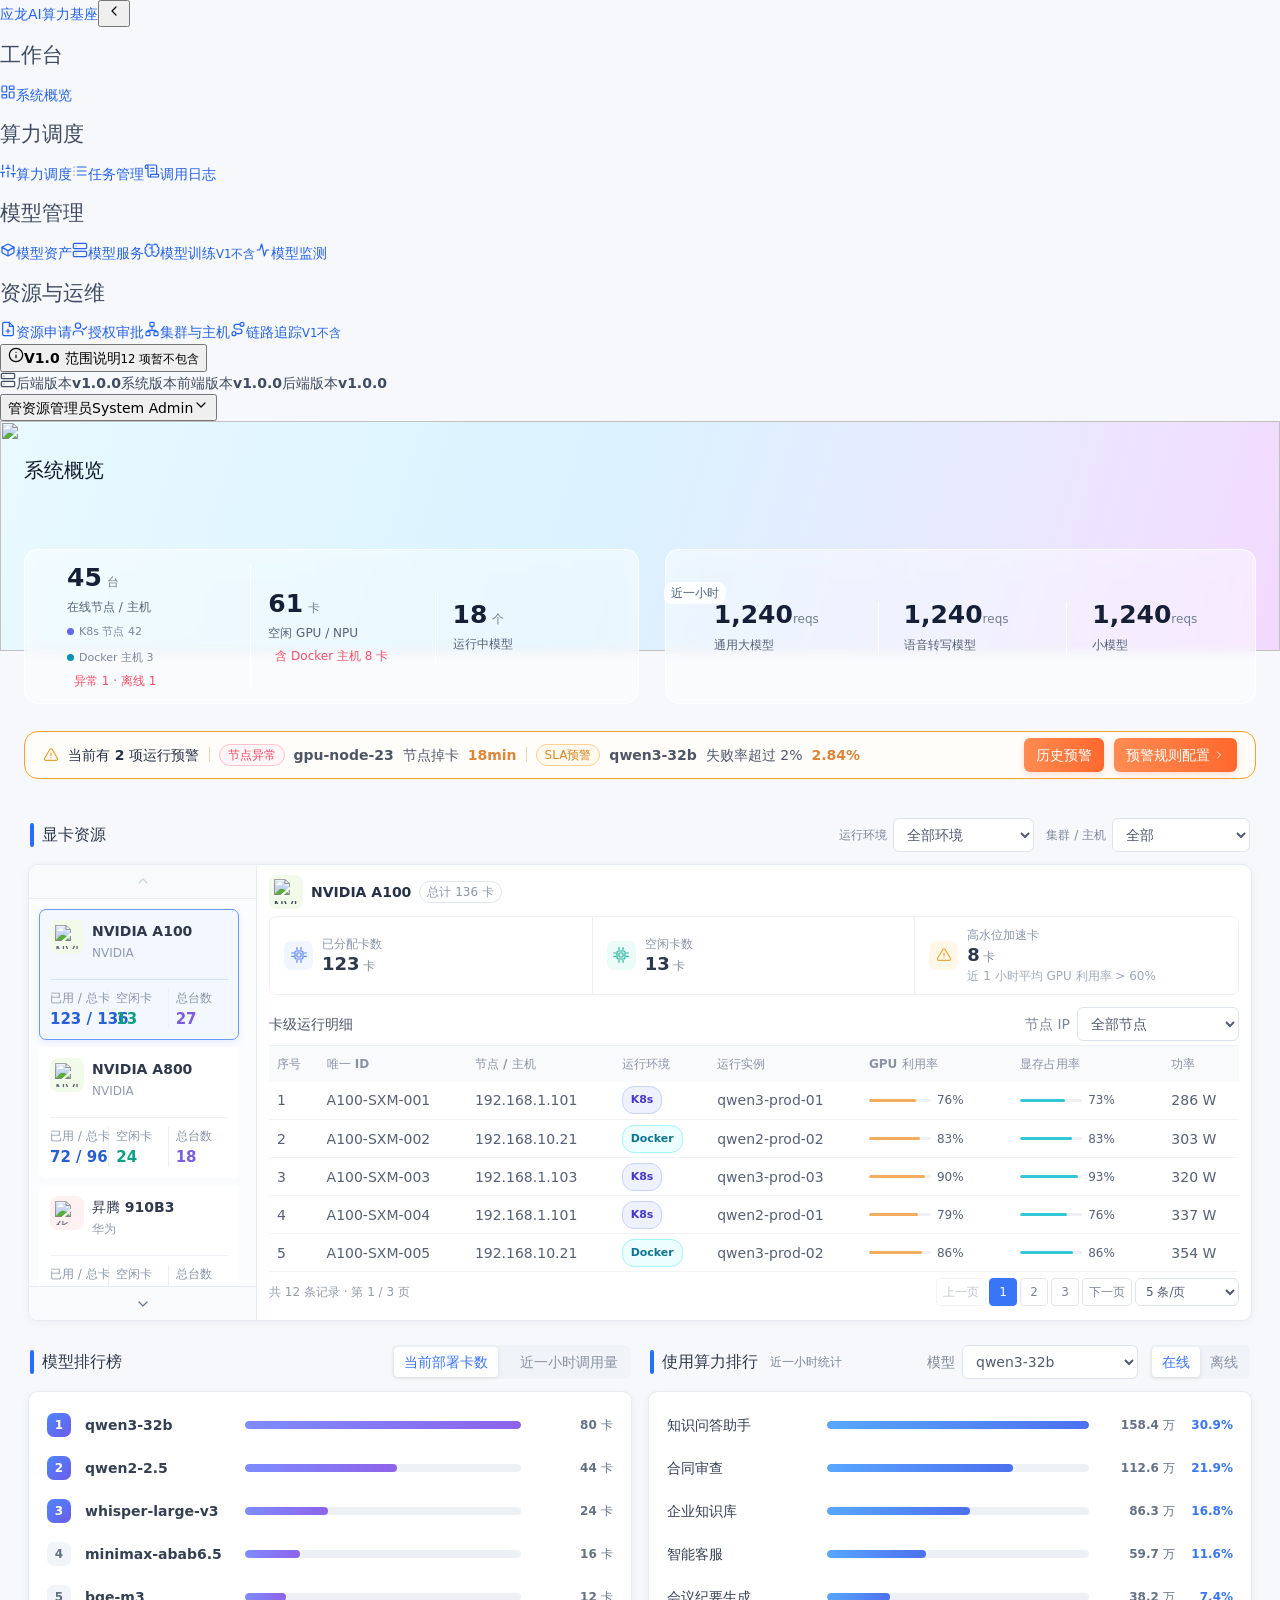
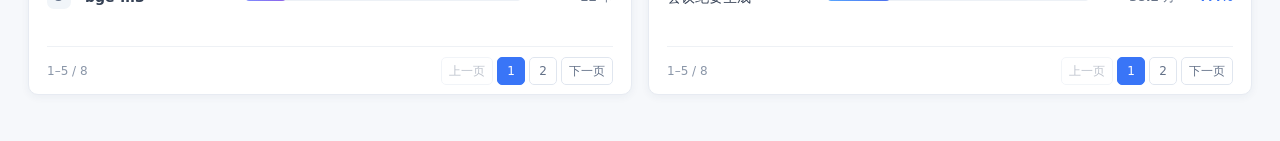
==== index.html @ af5a4881 "Docker 主机纳管：原型收敛为「轻纳管」并新增需求文档 原型改动（5 个页面，均通过 Edge 渲染验证） - 工作台 index.html + system-overview.js：运行环境筛选" ====
<!doctype html>
<html lang="zh-CN">
<head>
  <meta charset="UTF-8">
  <meta name="viewport" content="width=device-width, initial-scale=1.0">
  <meta name="description" content="应龙 AI 算力基座系统概览">
  <title>系统概览｜应龙 AI 算力基座</title>
  <link rel="icon" href="prototypes/icon/logo.svg" type="image/svg+xml">
  <link rel="stylesheet" href="prototypes/assets/css/pages/system-overview.css?v=20261124-docker-host-5">
  <link rel="stylesheet" href="prototypes/assets/css/prototype-v4.css?v=20260906-sidebar-version">
  <script defer src="prototypes/assets/js/prototype-v4.js?v=20260906-sidebar-version"></script>
  <script defer src="prototypes/assets/js/system-overview.js?v=20261124-docker-host-5"></script>
</head>
<body>
  <svg class="svg-sprite" aria-hidden="true">
    <symbol id="icon-chip" viewBox="0 0 24 24"><rect x="6" y="6" width="12" height="12" rx="2"/><path d="M9 1v3M15 1v3M9 20v3M15 20v3M20 9h3M20 14h3M1 9h3M1 14h3"/><rect x="9" y="9" width="6" height="6" rx="1"/></symbol>
    <symbol id="icon-alert" viewBox="0 0 24 24"><path d="M10.3 3.6 2.2 17.2A2 2 0 0 0 4 20h16a2 2 0 0 0 1.7-2.8L13.7 3.6a2 2 0 0 0-3.4 0Z"/><path d="M12 9v4m0 3h.01"/></symbol>
    <symbol id="icon-chevron" viewBox="0 0 24 24"><path d="m9 18 6-6-6-6"/></symbol>
    <symbol id="icon-close" viewBox="0 0 24 24"><path d="m6 6 12 12M18 6 6 18"/></symbol>
  </svg>

  <div class="app-shell">
    <main class="main" id="overview">
      <section class="overview-stage" aria-labelledby="pageTitle">
        <img class="overview-art" src="prototypes/assets/images/system-overview-mask.svg" alt="" aria-hidden="true">
        <header class="page-head">
          <div class="page-head-copy">
            <nav class="breadcrumb" aria-label="面包屑"><a href="index.html">应龙</a><span>/</span><strong>系统概览</strong></nav>
            <h1 id="pageTitle">系统概览</h1>
            <div class="page-meta">
            </div>
          </div>
        </header>

        <section class="overview-hero" aria-label="核心指标">
          <div class="metric-grid">
            <article class="metric metric-runtime"><div><strong>45</strong><small>台</small></div><span>在线节点 / 主机</span><div class="metric-breakdown"><span class="rt-k8s"><i></i>K8s 节点 42</span><span class="rt-docker"><i></i>Docker 主机 3</span></div><em class="down">异常 1 · 离线 1</em></article>
            <article class="metric"><div><strong>61</strong><small>卡</small></div><span>空闲 GPU / NPU</span><em class="metric-sub">含 Docker 主机 8 卡</em></article>
            <article class="metric"><div><strong>18</strong><small>个</small></div><span>运行中模型</span></article>
          </div>
          <div class="qps-grid">
            <article><span>近一小时</span><strong>1,240</strong><small>reqs</small><p>通用大模型</p></article>
            <article><span>全域 QPS</span><strong>1,240</strong><small>reqs</small><p>语音转写模型</p></article>
            <article><span>全域 QPS</span><strong>1,240</strong><small>reqs</small><p>小模型</p></article>
          </div>
        </section>

        <section class="alert-strip" aria-label="运行预警">
          <svg><use href="#icon-alert"/></svg>
          <strong>当前有 2 项运行预警</strong>
          <span class="alert-divider"></span>
          <span class="alert-item"><span class="alert-label">节点异常</span><b>gpu-node-23</b><span>节点掉卡</span><strong class="alert-value">18min</strong></span>
          <span class="alert-divider"></span>
          <span class="alert-item"><span class="alert-label warning-label">SLA预警</span><b>qwen3-32b</b><span>失败率超过 2%</span><strong class="alert-value">2.84%</strong></span>
          <div class="alert-actions"><button id="historyBtn" class="alert-ghost-btn" type="button">历史预警</button><button id="ruleBtn" type="button">预警规则配置 <svg><use href="#icon-chevron"/></svg></button></div>
        </section>
      </section>

      <section class="dashboard-section resource-section">
        <div class="section-title-row"><h2><i></i>显卡资源</h2><div class="resource-filters"><label>运行环境<select id="runtimeSelect"><option value="all">全部环境</option><option value="k8s">K8s 集群</option><option value="docker">Docker 主机</option></select></label><label><span id="clusterSelectLabel">集群 / 主机</span><select id="clusterSelect"><option value="all">全部</option><option data-runtime="k8s">生产集群 A</option><option data-runtime="k8s">生产集群 B</option><option data-runtime="k8s">测试集群</option><option data-runtime="docker">推理主机-01</option><option data-runtime="docker">推理主机-02</option><option data-runtime="docker">测试主机-03</option></select></label></div></div>
        <div class="section-card">
          <div class="resource-layout">
            <div class="gpu-list-shell">
              <button class="gpu-scroll-button gpu-scroll-up" id="gpuScrollUp" type="button" aria-label="向上滚动显卡型号列表" aria-controls="gpuList">
                <svg aria-hidden="true"><use href="#icon-chevron"/></svg>
              </button>
              <div class="gpu-list" id="gpuList" tabindex="0" aria-label="显卡型号，可上下滚动"></div>
              <button class="gpu-scroll-button gpu-scroll-down" id="gpuScrollDown" type="button" aria-label="向下滚动显卡型号列表" aria-controls="gpuList">
                <svg aria-hidden="true"><use href="#icon-chevron"/></svg>
              </button>
            </div>
            <div class="resource-detail">
              <div class="resource-head">
                <div class="resource-name"><span class="vendor-logo"><img id="gpuVendorIcon" src="prototypes/assets/images/vendors/nvidia.svg" alt="NVIDIA"></span><strong id="gpuTitle">NVIDIA A100</strong><span id="gpuTotal">总计 128 卡</span></div>
              </div>
              <div class="resource-stats">
                <article><span class="stat-icon blue"><svg><use href="#icon-chip"/></svg></span><div><span>已分配卡数</span><strong id="usedCount">120</strong><small>卡</small></div></article>
                <article><span class="stat-icon mint"><svg><use href="#icon-chip"/></svg></span><div><span>空闲卡数</span><strong id="idleCount">8</strong><small>卡</small></div></article>
                <article><span class="stat-icon amber"><svg><use href="#icon-alert"/></svg></span><div><span>高水位加速卡</span><strong id="hotCount">7</strong><small>卡</small><p>近 1 小时平均 GPU 利用率 &gt; 60%</p></div></article>
              </div>
              <div class="table-toolbar"><strong>卡级运行明细</strong><label>节点 IP<select id="nodeSelect"><option value="all">全部节点</option></select></label></div>
              <div class="table-scroll">
                <table>
                  <thead><tr><th>序号</th><th>唯一 ID</th><th>节点 / 主机</th><th>运行环境</th><th>运行实例</th><th>GPU 利用率</th><th>显存占用率</th><th>功率</th></tr></thead>
                  <tbody id="gpuTableBody"></tbody>
                </table>
              </div>
              <div class="pagination"><span id="rowCount">共 12 条记录 · 第 1 / 3 页</span><div><button disabled>上一页</button><button class="current">1</button><button>2</button><button>3</button><button>下一页</button><select aria-label="每页条数"><option>5 条/页</option><option>10 条/页</option></select></div></div>
            </div>
          </div>
        </div>
      </section>

      <div class="ranking-panels">
        <section class="dashboard-section model-ranking-section">
          <div class="section-title-row"><h2><i></i>模型排行榜</h2><div class="segmented ranking-switch" id="modelRankingSwitch" role="group" aria-label="模型排行指标"><button class="active" type="button" data-ranking-metric="cards" aria-pressed="true">当前部署卡数</button><button type="button" data-ranking-metric="calls" aria-pressed="false">近一小时调用量</button></div></div>
          <div class="section-card ranking-card">
            <div class="model-ranking-list" id="modelRankingList"></div>
            <nav class="ranking-pagination" id="modelRankingPagination" aria-label="模型排行榜分页"></nav>
          </div>
        </section>

        <section class="dashboard-section task-section">
          <div class="section-title-row"><div class="section-title-copy"><h2><i></i>使用算力排行</h2><span class="section-period-note">近一小时统计</span></div><div class="task-filters"><label>模型<select id="modelSelect"><option>qwen3-32b</option><option>qwen2-2.5</option><option>whisper-large-v3</option></select></label><div class="segmented service-switch" role="group" aria-label="服务类型"><button class="active" type="button" data-service="在线服务" aria-pressed="true">在线</button><button type="button" data-service="离线服务" aria-pressed="false">离线</button></div></div></div>
          <div class="section-card ranking-card">
            <div class="ranking" id="rankingList"></div>
            <nav class="ranking-pagination" id="computeRankingPagination" aria-label="使用算力排行分页"></nav>
          </div>
        </section>
      </div>
    </main>
  </div>

  <div class="modal-backdrop" id="ruleModal" hidden>
    <section class="modal rule-modal" role="dialog" aria-modal="true" aria-labelledby="modalTitle">
      <header>
        <h2 id="modalTitle">预警规则配置</h2>
        <button class="icon-button" id="closeModal" type="button" aria-label="关闭预警规则配置"><svg><use href="#icon-close"/></svg></button>
      </header>
      <div class="rule-settings">
        <section class="rule-group rule-group-node" aria-labelledby="nodeRuleGroupTitle">
          <div class="rule-group-head">
            <h3 id="nodeRuleGroupTitle"><i aria-hidden="true"></i>节点异常</h3>
            <span>2 项规则</span>
          </div>
          <div class="rule-group-cards">
            <article class="rule-card" id="nodeRuleCard">
              <div class="rule-card-head">
                <h4>节点心跳异常</h4>
                <label class="rule-toggle"><input id="nodeRuleEnabled" type="checkbox" role="switch" aria-label="启用节点心跳异常规则" checked><span class="rule-switch" aria-hidden="true"></span><span class="rule-toggle-text">启用</span></label>
              </div>
              <div class="rule-fields rule-fields-single">
                <label class="rule-field" for="nodeWarningThreshold"><span>警告阈值（分钟）</span><input class="rule-control" id="nodeWarningThreshold" type="number" min="1" value="10"></label>
              </div>
            </article>

            <article class="rule-card" id="deviceLossRuleCard">
              <div class="rule-card-head">
                <h4>设备掉卡</h4>
                <label class="rule-toggle"><input id="deviceLossRuleEnabled" type="checkbox" role="switch" aria-label="启用设备掉卡规则" checked><span class="rule-switch" aria-hidden="true"></span><span class="rule-toggle-text">启用</span></label>
              </div>
              <div class="rule-fields rule-fields-single">
                <div class="rule-field"><span>警告阈值</span><div class="rule-fixed-value"><strong>&lt; 8</strong><span>张 / 台</span></div></div>
                <div class="rule-field">
                  <label for="deviceWhitelistInput">设备白名单（节点 IP）</label>
                  <div class="device-whitelist-entry"><input class="rule-control" id="deviceWhitelistInput" maxlength="15" inputmode="decimal" placeholder="例如 10.24.16.30" aria-describedby="deviceWhitelistError"><button class="secondary-button" type="button" id="addDeviceWhitelist">添加</button></div>
                  <p class="rule-inline-error" id="deviceWhitelistError" role="alert"></p>
                  <div class="device-whitelist" id="deviceWhitelist" role="list" aria-label="已添加的节点 IP 白名单"></div>
                </div>
              </div>
            </article>
          </div>
        </section>


        <section class="rule-group rule-group-sla" aria-labelledby="slaRuleGroupTitle">
          <div class="rule-group-head">
            <h3 id="slaRuleGroupTitle"><i aria-hidden="true"></i>SLA预警</h3>
            <span>2 项规则</span>
          </div>
          <div class="rule-group-cards">
            <article class="rule-card" id="taskRuleCard">
              <div class="rule-card-head">
                <h4>任务失败率</h4>
                <label class="rule-toggle"><input id="taskRuleEnabled" type="checkbox" role="switch" aria-label="启用任务失败率规则" checked><span class="rule-switch" aria-hidden="true"></span><span class="rule-toggle-text">启用</span></label>
              </div>
              <div class="rule-fields rule-fields-two">
                <label class="rule-field" for="taskWarningThreshold"><span>警告阈值（%）</span><input class="rule-control" id="taskWarningThreshold" type="number" min="0.1" step="0.1" value="2.0"></label>
                <label class="rule-field" for="taskWindow"><span>统计窗口</span><select class="rule-control" id="taskWindow"><option value="5">近 5 分钟</option><option value="15">近 15 分钟</option><option value="30">近 30 分钟</option><option value="60" selected>近 1 小时</option></select></label>
              </div>
            </article>

            <article class="rule-card" id="modelRuleCard">
              <div class="rule-card-head">
                <h4>模型请求失败率</h4>
                <label class="rule-toggle"><input id="modelRuleEnabled" type="checkbox" role="switch" aria-label="启用模型请求失败率规则" checked><span class="rule-switch" aria-hidden="true"></span><span class="rule-toggle-text">启用</span></label>
              </div>
              <div class="rule-fields rule-fields-two">
                <label class="rule-field" for="modelWarningThreshold"><span>警告阈值（%）</span><input class="rule-control" id="modelWarningThreshold" type="number" min="0.1" step="0.1" value="2.0"></label>
                <label class="rule-field" for="modelWindow"><span>统计窗口</span><select class="rule-control" id="modelWindow"><option value="5">近 5 分钟</option><option value="15">近 15 分钟</option><option value="30">近 30 分钟</option><option value="60" selected>近 1 小时</option></select></label>
              </div>
            </article>
          </div>
        </section>

        <p class="rule-error" id="alertRuleError" role="alert" hidden>警告阈值必须大于 0。</p>
      </div>
      <footer class="rule-modal-footer"><button class="secondary-button" id="cancelModal" type="button">取消</button><button class="primary-button" id="saveRules" type="button">保存规则</button></footer>
    </section>
  </div>
  <div class="modal-backdrop" id="historyModal" hidden>
    <section class="modal history-modal" role="dialog" aria-modal="true" aria-labelledby="historyTitle">
      <header>
        <div><h2 id="historyTitle">历史预警</h2><p class="history-subtitle">最近 30 天内已触发的预警记录</p></div>
        <button class="icon-button" id="closeHistory" type="button" aria-label="关闭历史预警"><svg><use href="#icon-close"/></svg></button>
      </header>
      <div class="history-table-wrap">
        <table class="history-table">
          <thead><tr><th>触发时间</th><th>级别</th><th>预警项</th><th>对象</th><th>详情</th></tr></thead>
          <tbody id="historyBody"></tbody>
        </table>
      </div>
      <footer class="history-footer"><span id="historyCount">共 0 条</span><div class="history-pager"><button class="secondary-button" id="historyPrev" type="button" disabled>上一页</button><span id="historyPage">1 / 1</span><button class="secondary-button" id="historyNext" type="button" disabled>下一页</button></div></footer>
    </section>
  </div>
  <div class="toast" id="toast" role="status" aria-live="polite"></div>
</body>
</html>
---- prototypes/assets/css/pages/system-overview.css ----
:root {
  --brand: #3975f7;
  --brand-strong: #2462ec;
  --cyan: #22c5d6;
  --ink: #172033;
  --text: #3f4b61;
  --muted: #7b879c;
  --line: #e7ebf2;
  --canvas: #f6f8fb;
  --surface: #fff;
  --success: #18a77b;
  --warning: #f59e42;
  --danger: #ef5b63;
  --radius: 10px;
  --shadow: 0 2px 9px rgba(35, 55, 92, .055);
  --font-body: "Segoe UI", "PingFang SC", "Microsoft YaHei", system-ui, sans-serif;
  --font-data: "DIN Alternate", "DIN 2014", Bahnschrift, "Arial Narrow", var(--font-body);
  font-family: var(--font-body);
  color: var(--text);
  background: var(--canvas);
  font-synthesis: none;
}

* { box-sizing: border-box; }
html { scroll-behavior: smooth; }
body { margin: 0; min-width: 320px; background: var(--canvas); font: 400 14px/22px var(--font-body); }
button, select, input { font-family: var(--font-body); font-size: 14px; line-height: 20px; }
button, select, a { cursor: pointer; }
button:focus-visible, select:focus-visible, input:focus-visible, a:focus-visible { outline: 3px solid rgba(57,117,247,.22); outline-offset: 2px; }
a { color: var(--brand-strong); text-decoration: none; }
.svg-sprite { position: absolute; width: 0; height: 0; overflow: hidden; }
svg { width: 16px; height: 16px; fill: none; stroke: currentColor; stroke-width: 1.8; stroke-linecap: round; stroke-linejoin: round; }
.app-shell { min-height: 100vh; }
.main { width: 100%; max-width: 1720px; min-height: 100vh; margin-left: 0; padding: 23px 28px 36px; }
.overview-stage { position: relative; isolation: isolate; margin: -23px -28px 0; overflow: hidden; padding: 0 24px 15px; background: transparent; }
.overview-stage::before { position: absolute; z-index: -3; inset: 0 0 auto; height: 230px; background: linear-gradient(107deg, #e9f9ff 0%, #daf3ff 44%, #e9e9ff 76%, #f3d9ff 100%); content: ""; }
.overview-stage::after { content: none; }
.overview-art { position: absolute; z-index: -2; inset: 0 0 auto; width: 100%; height: 230px; object-fit: cover; object-position: center top; pointer-events: none; }
.page-head { display: flex; min-height: 128px; align-items: flex-start; gap: 14px; padding-top: 17px; }
.page-head-copy { min-width: 0; }
.breadcrumb { display: flex; align-items: center; gap: 4px; min-height: 18px; color: #637188; font-size: 12px; line-height: 18px; }
.breadcrumb a { color: #637188; }
.breadcrumb strong { color: #27344a; font-weight: 600; }
.page-head h1 { margin: 18px 0 0; color: #101a2c; font-size: 20px; line-height: 28px; font-weight: 700; }
.page-meta { display: flex; align-items: center; gap: 14px; margin-top: 2px; }
.page-head p { margin: 0; color: #536278; font-size: 12px; line-height: 18px; white-space: nowrap; }
.icon-button, .secondary-button, .primary-button { display: inline-flex; height: 34px; align-items: center; justify-content: center; gap: 7px; border-radius: 6px; font-size: 14px; line-height: 20px; transition: .16s ease; white-space: nowrap; }
.icon-button { width: 32px; padding: 0; border: 1px solid #dce2eb; color: #657187; background: #fff; }
.secondary-button { padding: 0 11px; border: 1px solid #dce2eb; color: #536075; background: #fff; }
.primary-button { padding: 0 13px; border: 1px solid var(--brand); color: #fff; background: var(--brand); box-shadow: 0 3px 9px rgba(57,117,247,.2); }
.icon-button:hover, .secondary-button:hover { border-color: #aab7ca; color: var(--brand); }
.primary-button:hover { border-color: var(--brand-strong); background: var(--brand-strong); transform: translateY(-1px); }
.overview-hero { position: relative; display: grid; min-height: 90px; grid-template-columns: 1.04fr 1fr; gap: 26px; }
.metric-grid, .qps-grid { position: relative; z-index: 1; display: grid; align-items: center; }
.metric-grid, .qps-grid { min-width: 0; border: 1px solid rgba(255,255,255,.88); border-radius: 14px; background: rgba(255,255,255,.4); box-shadow: inset 0 0 35px rgba(255,255,255,.18); backdrop-filter: blur(5px); }
.metric-grid { grid-template-columns: repeat(3, 1fr); padding: 15px 18px 12px 42px; }
.metric { position: relative; min-width: 0; padding: 0 17px; border-right: 1px solid rgba(255,255,255,.9); font-style: normal; }
.metric:first-child { padding-left: 0; }
.metric:last-child { border-right: 0; }
.metric > span { display: inline-block; margin-top: 6px; color: #536177; font-size: 12px; line-height: 18px; }
.metric div { display: flex; align-items: baseline; gap: 5px; }
.metric strong, .qps-grid strong { color: #152036; font: 700 25px/1.05 var(--font-data); font-variant-numeric: tabular-nums; }
.metric small, .qps-grid small { color: #6f7d91; font-size: 12px; line-height: 18px; }
.metric em { margin-left: 7px; color: #f34d68; font-size: 12px; line-height: 18px; font-style: normal; }
.qps-grid { grid-template-columns: repeat(3, 1fr); padding: 15px 0 12px 23px; }
.qps-grid article { position: relative; min-width: 0; padding: 0 25px; border-left: 1px solid rgba(255,255,255,.94); }
.qps-grid article:first-child { border-left: 0; }
.qps-grid article > span { display: none; }
.qps-grid article:first-child > span { position: absolute; top: -20px; left: -25px; display: block; padding: 2px 7px; border-radius: 8px; color: #4c6077; background: rgba(255,255,255,.82); font-size: 12px; line-height: 18px; }
.qps-grid strong { display: inline-block; }
.qps-grid p { margin: 7px 0 0; color: #536177; font-size: 12px; line-height: 18px; }

.alert-strip { display: flex; min-height: 46px; align-items: center; gap: 9px; margin-top: 27px; padding: 6px 18px; border: 1px solid #ff9f25; border-radius: 14px; color: #4f596c; background: #fffdfa; font-size: 14px; line-height: 22px; }
.alert-strip > svg { flex: none; color: #e3a332; }
.alert-strip > strong:first-of-type { color: #273247; }
.alert-strip b { color: #4e5564; font-weight: 600; }
.alert-strip .alert-label { padding: 1px 8px; border: 1px solid #ffc4cd; border-radius: 999px; color: #ee4c62; background: #fff5f7; font-size: 12px; line-height: 18px; white-space: nowrap; }
.alert-strip .warning-label { border-color: #ffd18e; color: #d78724; background: #fffaf0; }
.alert-value { color: #dd8538; font-family: var(--font-data); font-variant-numeric: tabular-nums; }
.alert-divider { width: 1px; height: 15px; background: #e8d7b4; }
.alert-strip button { display: inline-flex; height: 34px; align-items: center; gap: 3px; margin-left: auto; padding: 0 12px; border: 0; border-radius: 6px; color: #fff; background: linear-gradient(90deg, #ff8b52, #ff682d); font-size: 14px; line-height: 20px; white-space: nowrap; box-shadow: 0 3px 8px rgba(239,107,52,.2); }
.alert-strip button svg { width: 12px; height: 12px; }

.dashboard-section { margin-top: 20px; }
.section-card { margin-top: 8px; overflow: hidden; border: 1px solid var(--line); border-radius: var(--radius); background: var(--surface); box-shadow: var(--shadow); }
.section-title-row { display: flex; min-height: 42px; align-items: center; justify-content: space-between; gap: 14px; padding: 0 2px; }
.section-title-row h2 { display: flex; align-items: center; gap: 8px; margin: 0; color: #2e394d; font-size: 16px; line-height: 24px; font-weight: 600; }
.section-title-row h2 i { width: 4px; height: 24px; border-radius: 999px; background: var(--yl-v4-brand, #266eff); }
.section-title-copy { display: flex; align-items: center; gap: 10px; }
.section-period-note { color: #7c8799; font-size: 12px; line-height: 18px; font-weight: 400; white-space: nowrap; }
.section-title-row label, .table-toolbar label, .task-filters label { display: inline-flex; align-items: center; gap: 7px; color: #7c8799; font-size: 14px; line-height: 22px; }
select { height: 34px; min-width: 100px; padding: 0 28px 0 9px; border: 1px solid #dfe4ec; border-radius: 6px; color: #505b6f; background: #fff; font-size: 14px; line-height: 20px; }
.section-title-row > div { display: flex; align-items: center; gap: 12px; }
.section-title-row a { display: inline-flex; align-items: center; gap: 3px; font-size: 14px; line-height: 22px; }
.section-title-row a svg { width: 12px; }

.resource-layout { display: grid; grid-template-columns: 228px minmax(0, 1fr); min-height: 275px; }
.gpu-list-shell { position: relative; min-width: 0; overflow: hidden; border-right: 1px solid var(--line); background: #fbfcfe; }
.gpu-list { position: absolute; inset: 34px 0; overflow-y: auto; overscroll-behavior: contain; padding: 10px 7px 10px 10px; scrollbar-color: #aebbd0 #eef2f7; scrollbar-gutter: stable; scrollbar-width: thin; }
.gpu-list::-webkit-scrollbar { width: 8px; }
.gpu-list::-webkit-scrollbar-track { border-radius: 999px; background: #eef2f7; }
.gpu-list::-webkit-scrollbar-thumb { border: 2px solid #eef2f7; border-radius: 999px; background: #aebbd0; }
.gpu-list::-webkit-scrollbar-thumb:hover { background: #8797af; }
.gpu-scroll-button { position: absolute; z-index: 1; left: 0; display: grid; width: 100%; height: 34px; place-items: center; border: 0; color: #64748b; background: #f8fafc; transition: color .16s ease, background-color .16s ease; }
.gpu-scroll-button:hover:not(:disabled) { color: var(--brand-strong); background: #eef4ff; }
.gpu-scroll-button:disabled { color: #cbd5e1; cursor: not-allowed; }
.gpu-scroll-button svg { width: 16px; height: 16px; }
.gpu-scroll-up { top: 0; border-bottom: 1px solid var(--line); }
.gpu-scroll-up svg { transform: rotate(-90deg); }
.gpu-scroll-down { bottom: 0; border-top: 1px solid var(--line); }
.gpu-scroll-down svg { transform: rotate(90deg); }
.gpu-card { display: grid; width: 100%; grid-template-columns: 34px 1fr; gap: 8px; margin-bottom: 7px; padding: 10px; border: 1px solid transparent; border-radius: 7px; color: #5d687b; background: #fff; text-align: left; transition: .15s ease; }
.gpu-card:last-child { margin-bottom: 0; }
.gpu-card:hover { border-color: #cfdaf0; }
.gpu-card.active { border-color: #6b9af9; background: #f3f7ff; box-shadow: 0 2px 7px rgba(57,117,247,.12); }
.vendor { display: grid; width: 34px; height: 34px; place-items: center; border-radius: 8px; background: #f2fae9; }
.vendor.huawei { background: #fff0f2; }
.vendor img { display: block; width: 24px; height: 24px; object-fit: contain; }
.gpu-card strong { display: block; color: #30394b; font-size: 14px; line-height: 22px; font-weight: 600; }
.gpu-card small { display: block; margin-top: 2px; color: #919bad; font-size: 12px; line-height: 18px; }
.gpu-mini-stats { grid-column: 1/-1; display: grid; grid-template-columns: repeat(3, 1fr); margin-top: 9px; padding-top: 9px; border-top: 1px solid #eef2f7; }
.gpu-mini-stats span { display: flex; min-width: 0; flex-direction: column; padding: 0 7px; border-right: 1px solid #edf1f6; color: #8a96a8; font-size: 12px; line-height: 18px; white-space: nowrap; }
.gpu-mini-stats span:first-child { padding-left: 0; }
.gpu-mini-stats span:last-child { padding-right: 0; border-right: 0; }
.gpu-mini-stats b { margin-top: 2px; color: #275fd7; font: 700 15px/20px var(--font-data); font-variant-numeric: tabular-nums; }
.gpu-mini-stats span:nth-child(2) b { color: #0f9f83; }
.gpu-mini-stats span:nth-child(3) b { color: #7c5ce0; }
.gpu-card.active .gpu-mini-stats { border-top-color: #d7e4ff; }
.resource-detail { min-width: 0; padding: 10px 12px 8px; }
.resource-head { display: flex; min-height: 32px; align-items: center; justify-content: space-between; }
.resource-name { display: flex; align-items: center; gap: 8px; }
.resource-name > strong { color: #273247; font-size: 14px; line-height: 22px; font-weight: 600; }
.resource-name > span:last-child { padding: 1px 7px; border: 1px solid #e1e6ef; border-radius: 999px; color: #8d97a8; font-size: 12px; line-height: 18px; white-space: nowrap; }
.vendor-logo { display: grid; width: 34px; height: 34px; flex: none; place-items: center; border-radius: 8px; background: #f2fae9; }
.vendor-logo.huawei { background: #fff0f2; }
.vendor-logo img { display: block; width: 25px; height: 25px; object-fit: contain; }
.resource-stats { display: grid; grid-template-columns: repeat(3, 1fr); margin: 7px 0 9px; border: 1px solid #edf0f5; border-radius: 7px; }
.resource-stats article { display: flex; min-height: 59px; align-items: center; gap: 9px; padding: 9px 14px; border-right: 1px solid #edf0f5; }
.resource-stats article:last-child { border-right: 0; }
.stat-icon { display: grid; width: 29px; height: 29px; flex: none; place-items: center; border-radius: 7px; }
.stat-icon.blue { color: #5a83f7; background: #f1f5ff; }.stat-icon.mint { color: #28b59d; background: #ebfbf8; }.stat-icon.amber { color: #ecaa3e; background: #fff7e8; }
.resource-stats article div { min-width: 0; }
.resource-stats article div > span { display: block; color: #8994a6; font-size: 12px; line-height: 18px; }
.resource-stats strong { color: #2e384c; font: 700 18px/1.2 var(--font-data); font-variant-numeric: tabular-nums; }
.resource-stats small { margin-left: 3px; color: #7f8a9c; font-size: 12px; line-height: 18px; }
.resource-stats p { margin: 0; overflow: hidden; color: #a0a9b7; font-size: 12px; line-height: 18px; text-overflow: ellipsis; white-space: nowrap; }
.table-toolbar { display: flex; min-height: 42px; align-items: center; justify-content: space-between; border-bottom: 1px solid #eef1f5; }
.table-toolbar strong { color: #4a5568; font-size: 14px; line-height: 22px; font-weight: 600; }
.table-scroll { overflow-x: auto; }
table { width: 100%; border-collapse: collapse; white-space: nowrap; }
th { height: 36px; padding: 0 8px; color: #8993a4; background: #f8fafc; font-size: 12px; line-height: 18px; font-weight: 600; text-align: left; }
td { height: 38px; padding: 0 8px; border-bottom: 1px solid #f0f2f6; color: #566174; font-size: 14px; line-height: 22px; }
tbody tr:hover td { background: #fbfdff; }
.usage { display: flex; align-items: center; gap: 6px; }
.usage i { display: block; width: 62px; height: 3px; overflow: hidden; border-radius: 3px; background: #edf0f4; }
.usage b { display: block; height: 100%; border-radius: inherit; background: #f4ac5f; }
.usage.memory b { background: #33c6d5; }
.usage span { min-width: 38px; font: 400 12px/18px var(--font-data); font-variant-numeric: tabular-nums; }
.pagination { display: flex; min-height: 40px; align-items: center; justify-content: space-between; color: #929cad; font: 400 12px/18px var(--font-data); font-variant-numeric: tabular-nums; }
.pagination > div { display: flex; align-items: center; gap: 3px; }
.pagination button { min-width: 28px; height: 28px; padding: 0 6px; border: 1px solid #e3e7ed; border-radius: 4px; color: #7a8598; background: #fff; font: 400 12px/18px var(--font-data); }
.pagination button.current { border-color: var(--brand); color: #fff; background: var(--brand); }
.pagination button:disabled { opacity: .45; cursor: not-allowed; }
.pagination select { height: 28px; min-width: 74px; padding-left: 6px; font: 400 12px/18px var(--font-data); }

.ranking-panels { display: grid; grid-template-columns: repeat(2, minmax(0, 1fr)); align-items: start; gap: 16px; }
.ranking-panels .dashboard-section { min-width: 0; }
.task-section { margin-bottom: 10px; }
.task-filters { display: flex; align-items: center; gap: 10px; }
.segmented { display: flex; padding: 2px; border-radius: 5px; background: #f0f3f7; }
.segmented button { height: 30px; padding: 0 10px; border: 0; border-radius: 4px; color: #8993a4; background: transparent; font-size: 14px; line-height: 20px; white-space: nowrap; }
.segmented button.active { color: var(--brand); background: #fff; box-shadow: 0 1px 4px rgba(45,62,92,.12); }
.ranking-card { display: flex; min-height: 304px; flex-direction: column; padding: 18px 18px 0; }
.model-ranking-list, .ranking { display: grid; flex: 1; align-content: start; gap: 13px; }
.model-ranking-item, .ranking-item { display: grid; min-height: 30px; align-items: center; gap: 10px; }
.model-ranking-item { grid-template-columns: 28px minmax(108px, 150px) minmax(120px, 1fr) 82px; }
.ranking-item { grid-template-columns: minmax(108px, 150px) minmax(120px, 1fr) 76px 48px; }
.rank-index { display: grid; width: 24px; height: 24px; place-items: center; border-radius: 7px; color: #637188; background: #f1f5f9; font: 700 12px/18px var(--font-data); }
.model-ranking-item.top-ranked .rank-index { color: #fff; background: linear-gradient(135deg, #4d86ff, #6c5ce7); }
.model-name, .ranking-item > span:first-child { overflow: hidden; color: #344054; font-size: 14px; line-height: 22px; font-weight: 600; text-overflow: ellipsis; white-space: nowrap; }
.bar { height: 8px; overflow: hidden; border-radius: 999px; background: #edf1f6; }
.bar i { display: block; height: 100%; border-radius: inherit; background: linear-gradient(90deg, #58a7ff, #4d70ee); transition: width .45s ease; }
.model-ranking-item .bar i { background: linear-gradient(90deg, #7d8cff, #8e63e9); }
.model-ranking-value, .ranking-item b, .ranking-item em { color: #657185; font: 600 12px/18px var(--font-data); font-style: normal; font-variant-numeric: tabular-nums; text-align: right; white-space: nowrap; }
.ranking-item em { color: #3975f7; }
.ranking-pagination { display: flex; min-height: 48px; align-items: center; justify-content: flex-end; gap: 4px; margin-top: 10px; border-top: 1px solid #eef1f5; }
.ranking-pagination > span { margin-right: auto; color: #8a96a8; font: 400 12px/18px var(--font-data); font-variant-numeric: tabular-nums; }
.ranking-pagination button { display: inline-grid; min-width: 28px; height: 28px; padding: 0 7px; place-items: center; border: 1px solid #e0e6ef; border-radius: 5px; color: #637188; background: #fff; font: 400 12px/18px var(--font-data); transition: .15s ease; }
.ranking-pagination button:hover:not(:disabled) { border-color: #9cb9f5; color: var(--brand); background: #f6f9ff; }
.ranking-pagination button.current { border-color: var(--brand); color: #fff; background: var(--brand); }
.ranking-pagination button:disabled { opacity: .42; cursor: not-allowed; }

.modal-backdrop { position: fixed; z-index: 80; inset: 0; display: grid; place-items: center; padding: 20px; background: rgba(20,29,45,.42); backdrop-filter: blur(2px); }
.modal-backdrop[hidden] { display: none; }
.modal { width: min(520px, 100%); overflow: hidden; border: 1px solid #e1e5ec; border-radius: 10px; background: #fff; box-shadow: 0 24px 70px rgba(20,29,45,.24); }
.rule-modal { display: flex; width: min(672px, 100%); max-height: min(720px, calc(100vh - 40px)); flex-direction: column; }
.modal header { display: flex; align-items: flex-start; justify-content: space-between; padding: 17px 18px; border-bottom: 1px solid var(--line); }.modal h2 { margin: 0; color: var(--ink); font-size: 16px; line-height: 24px; font-weight: 600; }.modal header p { margin: 3px 0 0; color: var(--muted); font-size: 12px; line-height: 18px; }
.modal footer { display: flex; justify-content: flex-end; gap: 8px; padding: 12px 18px; background: #f8fafc; }
.rule-modal > header { align-items: center; }
.rule-settings { display: grid; grid-template-columns: repeat(2, minmax(0, 1fr)); gap: 12px; overflow-y: auto; padding: 16px 18px 18px; background: #f8fafc; }
.rule-group { min-width: 0; }
.rule-group-head { display: flex; min-height: 24px; align-items: center; justify-content: space-between; gap: 10px; }
.rule-group-head h3 { display: flex; align-items: center; gap: 7px; margin: 0; color: #30394b; font-size: 14px; font-weight: 600; line-height: 22px; }
.rule-group-head h3 i { display: block; width: 8px; height: 8px; flex: 0 0 8px; border-radius: 50%; background: #e11d48; }
.rule-group-sla .rule-group-head h3 i { background: #d97706; }
.rule-group-head > span { color: #8a96a8; font-size: 12px; line-height: 18px; white-space: nowrap; }
.rule-group-cards { display: grid; gap: 10px; margin-top: 8px; }
.rule-card { padding: 12px; border: 1px solid #e1e6ee; border-radius: 8px; background: #fff; box-shadow: 0 1px 2px rgba(15, 23, 42, .025); transition: opacity .16s ease, background-color .16s ease; }
.rule-card.is-disabled { background: #f8fafc; opacity: .62; }
.rule-card-head { display: flex; min-height: 22px; align-items: center; justify-content: space-between; gap: 12px; }
.rule-card-head h4 { margin: 0; color: var(--ink); font-size: 14px; line-height: 22px; font-weight: 600; white-space: nowrap; }
.rule-toggle { position: relative; display: inline-flex; flex: none; align-items: center; gap: 6px; color: #64748b; font-size: 12px; line-height: 18px; white-space: nowrap; cursor: pointer; }
.rule-toggle input { position: absolute; width: 1px; height: 1px; opacity: 0; pointer-events: none; }
.rule-switch { position: relative; display: block; width: 30px; height: 18px; flex: 0 0 30px; border-radius: 999px; background: #cbd5e1; transition: background-color .16s ease; }
.rule-switch::after { position: absolute; top: 2px; left: 2px; width: 14px; height: 14px; border-radius: 50%; background: #fff; box-shadow: 0 1px 3px rgba(15, 23, 42, .25); content: ''; transition: transform .16s ease; }
.rule-toggle input:checked + .rule-switch { background: var(--brand); }
.rule-toggle input:checked + .rule-switch::after { transform: translateX(12px); }
.rule-toggle input:focus-visible + .rule-switch { outline: 2px solid rgba(38, 110, 255, .42); outline-offset: 2px; }
.rule-toggle-text { min-width: 24px; }
.rule-fields { display: grid; gap: 10px; margin-top: 10px; }
.rule-fields-two { grid-template-columns: repeat(2, minmax(0, 1fr)); }
.rule-fields-single { grid-template-columns: minmax(0, 1fr); }
.rule-field { display: block; min-width: 0; }
.rule-field.full { grid-column: 1 / -1; }
.rule-field > span:first-child, .rule-field > label { display: block; margin-bottom: 4px; color: #7c8799; font-size: 12px; line-height: 18px; font-weight: 600; }
.rule-control { width: 100%; height: 34px; min-width: 0; padding: 0 10px; border: 1px solid #dfe4ec; border-radius: 6px; color: #505b6f; background: #fff; font: 400 14px/20px var(--font-body); }
select.rule-control { padding-right: 28px; }
.rule-control[aria-invalid="true"] { border-color: #ef4764; box-shadow: 0 0 0 2px rgba(239,71,100,.1); }
.rule-control:disabled, .device-whitelist-entry button:disabled { cursor: not-allowed; background: #f1f4f8; }
.rule-fixed-value { display: flex; min-height: 34px; align-items: center; gap: 5px; padding: 0 10px; border: 1px solid #dfe4ec; border-radius: 6px; color: #536075; background: #f8fafc; font-size: 12px; line-height: 18px; }
.rule-fixed-value strong { color: #30394b; font: 700 14px/20px var(--font-data); }
.device-whitelist-entry { display: flex; align-items: center; gap: 8px; }
.device-whitelist-entry .rule-control { flex: 1; }
.device-whitelist { display: flex; flex-wrap: wrap; gap: 6px; margin-top: 8px; }
.device-whitelist-empty { color: #8a96a8; font-size: 12px; line-height: 26px; }
.device-whitelist-item { display: inline-flex; min-height: 26px; align-items: center; gap: 5px; padding: 2px 4px 2px 8px; border: 1px solid #bfdbfe; border-radius: 999px; color: #1d4ed8; background: #eff6ff; font: 12px/18px var(--font-data); }
.device-whitelist-remove { min-height: 20px; padding: 0 6px; border: 0; border-radius: 999px; color: #64748b; background: transparent; font-size: 12px; line-height: 18px; cursor: pointer; }
.device-whitelist-remove:hover { color: #dc2948; background: #fff1f2; }
.rule-inline-error { min-height: 16px; margin: 3px 0 0; color: #dc2948; font-size: 12px; line-height: 16px; }
.rule-inline-error:empty { display: none; }
.rule-error { grid-column: 1 / -1; margin: 0; padding: 8px 10px; border: 1px solid #fecdd3; border-radius: 6px; color: #be123c; background: #fff1f2; font-size: 12px; line-height: 18px; }
.rule-modal .rule-modal-footer { align-items: center; justify-content: flex-end; border-top: 1px solid var(--line); }
.toast { position: fixed; z-index: 100; right: 24px; bottom: 24px; padding: 10px 14px; border-radius: 7px; color: #fff; background: #273449; box-shadow: 0 10px 28px rgba(20,29,45,.2); font-size: 14px; line-height: 22px; opacity: 0; pointer-events: none; transform: translateY(10px); transition: .2s ease; }.toast.show { opacity: 1; transform: translateY(0); }

@media (max-width: 1180px) {
  .resource-layout { grid-template-columns: 208px minmax(740px, 1fr); overflow-x: auto; }
  .ranking-panels { grid-template-columns: 1fr; }
}

@media (max-width: 820px) {
  .main { width: 100%; margin-left: 0; padding: 18px 16px 28px; }
  .overview-stage { margin: -18px -16px 0; padding-right: 16px; padding-left: 16px; }
  .overview-art { width: 100%; opacity: .9; object-position: 70% top; }
  .page-head { min-height: 142px; }
  .page-meta { flex-wrap: wrap; gap: 8px 12px; }
  .page-head p { width: 100%; white-space: normal; }
  .overview-hero { grid-template-columns: 1fr; gap: 10px; }
  .qps-grid { min-height: 88px; overflow-x: auto; }
  .metric-grid { grid-template-columns: repeat(2, 1fr); gap: 14px 0; }
  .metric:nth-child(2) { border-right: 0; }.metric:nth-child(3) { padding-left: 0; }
  .qps-grid article { min-width: 145px; }
  .alert-strip { overflow-x: auto; }
  .alert-strip > * { flex: none; }
  .rule-settings { grid-template-columns: 1fr; }
}

@media (max-width: 560px) {
  .page-head { min-height: 160px; flex-wrap: wrap; }
  .page-head h1 { margin-top: 18px; font-size: 20px; line-height: 28px; }
  .metric-grid { padding: 18px 14px; }.metric { padding: 0 10px; }
  .qps-grid { grid-template-columns: repeat(3, 145px); }
  .section-title-row { align-items: flex-start; flex-direction: column; }
  .section-title-row > div, .task-filters { width: 100%; justify-content: space-between; }
  .model-ranking-item { grid-template-columns: 26px 110px minmax(85px, 1fr) 72px; gap: 6px; }
  .ranking-item { grid-template-columns: 100px minmax(85px, 1fr) 64px 42px; gap: 6px; }
  .modal-backdrop { padding: 8px; }
  .rule-modal { max-height: calc(100vh - 16px); }
  .rule-fields, .rule-fields-two, .rule-fields-single { grid-template-columns: 1fr; max-width: none; }
  .rule-field.full { grid-column: auto; }
  .rule-modal .rule-modal-footer { align-items: stretch; flex-direction: row; }
  .rule-modal-footer button { flex: 1; }
}

@media (prefers-reduced-motion: reduce) {
  *, *::before, *::after { scroll-behavior: auto !important; transition-duration: .01ms !important; }
}
/* ---- 2026-11 Docker 主机纳管 ---- */
.metric-runtime .metric-breakdown{display:flex;flex-wrap:wrap;gap:4px 12px;margin-top:4px}.metric-breakdown span{display:inline-flex;align-items:center;gap:5px;color:var(--muted,#64748b);font-size:11px}.metric-breakdown i{width:7px;height:7px;border-radius:50%}.metric-breakdown .rt-k8s i{background:#6366f1}.metric-breakdown .rt-docker i{background:#0891b2}.metric-sub{display:block;margin-top:4px;color:var(--muted,#64748b);font-size:11px;font-style:normal}

.resource-filters{display:flex;flex-wrap:wrap;gap:10px}.resource-filters label{display:inline-flex;align-items:center;gap:6px;font-size:12px;color:var(--muted,#64748b)}
.runtime-pill{display:inline-flex;align-items:center;gap:4px;padding:2px 8px;border:1px solid #e2e8f0;border-radius:12px;font-size:11px;font-weight:600;white-space:nowrap}.runtime-pill.k8s{color:#4338ca;background:#eef2ff;border-color:#c7d2fe}.runtime-pill.docker{color:#0e7490;background:#ecfeff;border-color:#a5f3fc}
/* ---- 预警条多项换行修正 ---- */
.alert-strip{flex-wrap:wrap;row-gap:8px;column-gap:9px}
.alert-strip > strong:first-of-type,.alert-strip > svg{white-space:nowrap}
.alert-item{display:inline-flex;flex:none;align-items:center;gap:9px;white-space:nowrap}
.alert-item b,.alert-item > span:not(.alert-label){white-space:nowrap}
.alert-strip .alert-divider{flex:none}
.alert-strip .alert-actions{display:inline-flex;flex:none;align-items:center;gap:10px;margin-left:auto}
.alert-strip .alert-actions #ruleBtn{margin-left:0}
.alert-ghost-btn{display:inline-flex;height:34px;align-items:center;padding:0 12px;border:1px solid #ffd18e;border-radius:6px;color:#d78724;background:#fffaf0;font-size:14px;line-height:20px;white-space:nowrap;cursor:pointer}.alert-ghost-btn:hover{background:#fff3e0}

/* ---- 历史预警 ---- */
.history-modal{display:flex;width:min(960px,100%);max-height:min(760px,calc(100vh - 40px));flex-direction:column}
.history-modal header{align-items:flex-start}
.history-subtitle{margin:4px 0 0;color:var(--muted,#64748b);font-size:12px;line-height:18px}
.history-table-wrap{overflow:auto;flex:1}
.history-table{width:100%;border-collapse:collapse;font-size:12px}
.history-table th{position:sticky;top:0;padding:10px 12px;background:#f8fafc;color:var(--muted,#64748b);font-weight:600;text-align:left;white-space:nowrap}
.history-table td{padding:10px 12px;border-top:1px solid #f1f4f8;color:var(--ink,#1f2a3d);vertical-align:top}
.history-table .mono{font-family:var(--font-data);font-variant-numeric:tabular-nums;white-space:nowrap}
.history-table .alert-label{white-space:nowrap}
.history-detail{max-width:320px;color:var(--muted,#64748b);line-height:18px}
.history-footer{display:flex;align-items:center;justify-content:space-between;padding:12px 18px;border-top:1px solid var(--line,#e6eaf0);color:var(--muted,#64748b);font-size:12px}
.history-pager{display:flex;align-items:center;gap:10px}
.history-pager .secondary-button:disabled{opacity:.45;cursor:not-allowed}
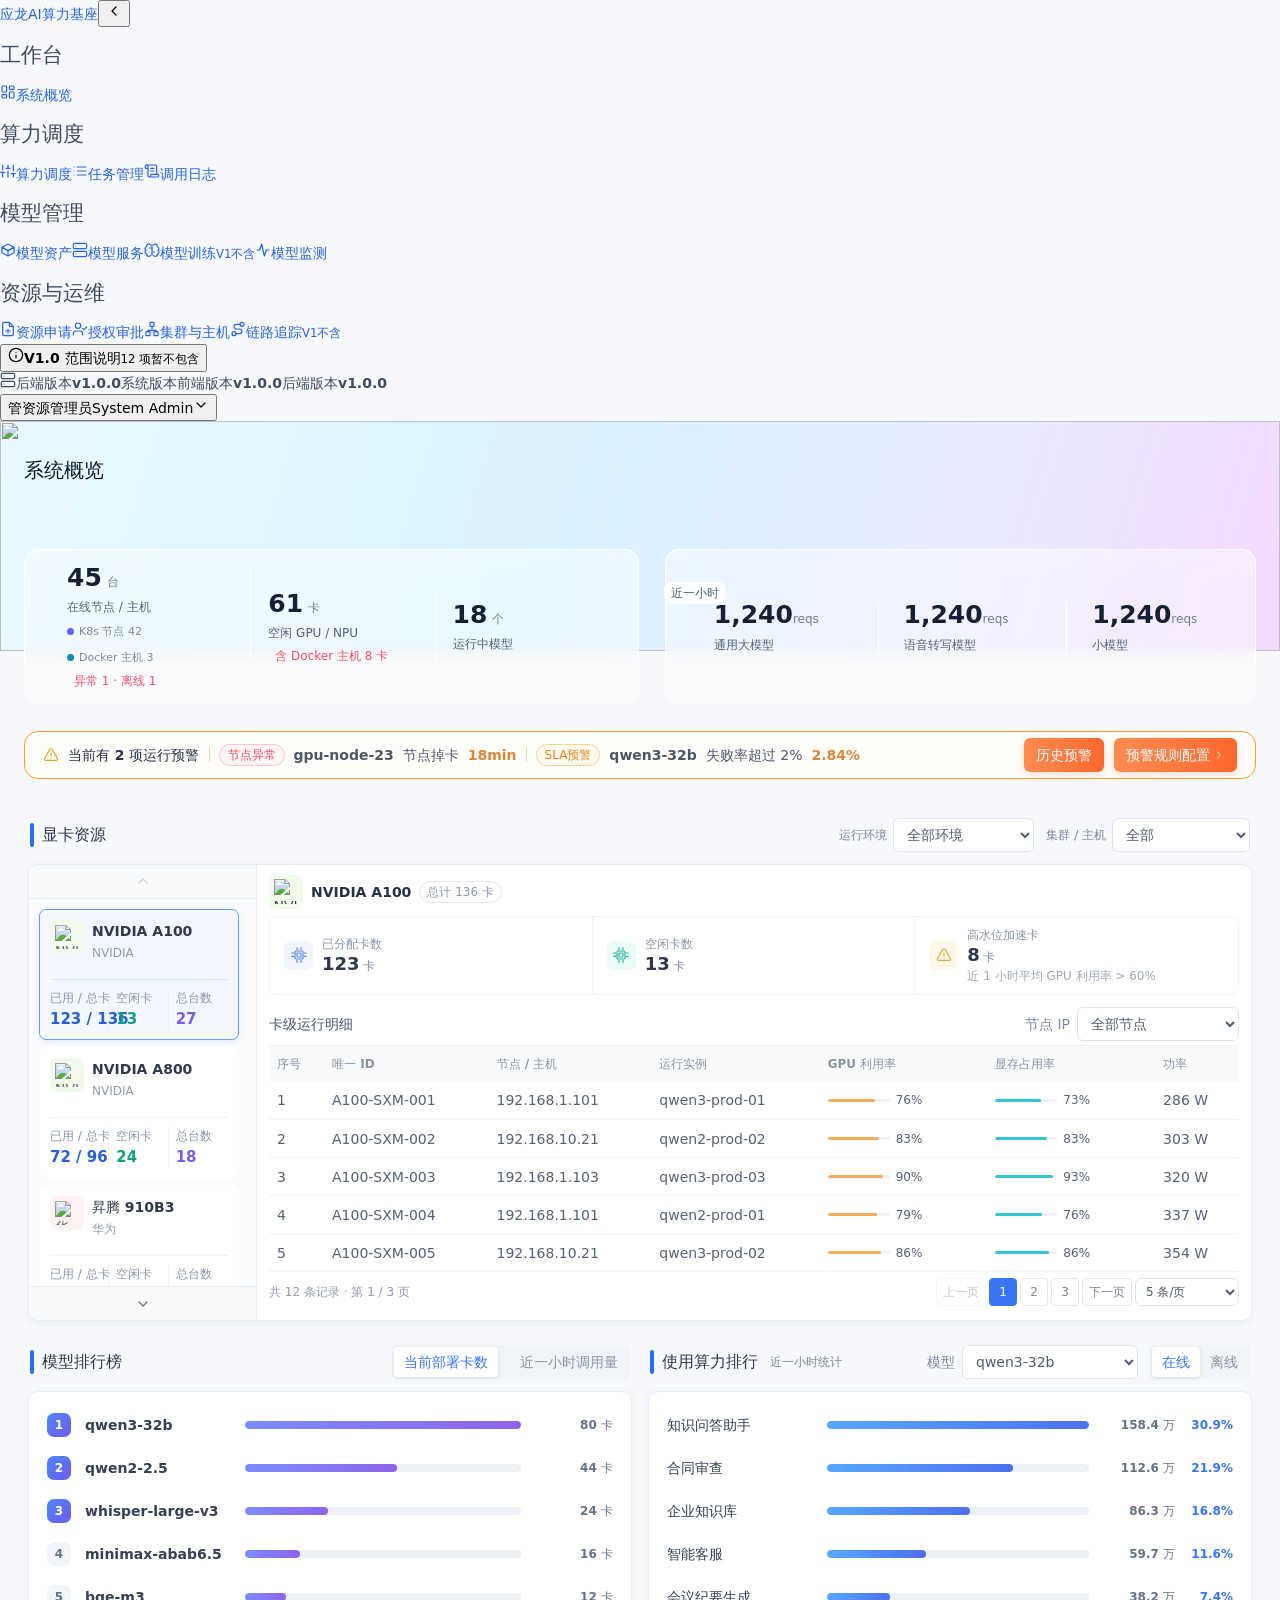
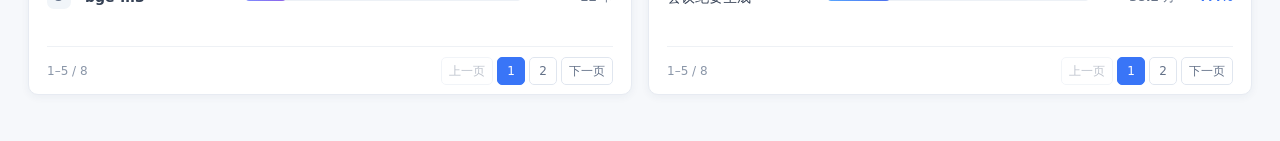
==== commit 61a55b59: "Docker 主机改为单主机概览，工作台显卡表移除运行环境列 集群与主机页（sys_infrastructure_mgmt.html，版本 -10） - Docker 面板改为单主机模型：移除主机列表" ====
--- a/index.html
+++ b/index.html
@@ -6,10 +6,10 @@
   <meta name="description" content="应龙 AI 算力基座系统概览">
   <title>系统概览｜应龙 AI 算力基座</title>
   <link rel="icon" href="prototypes/icon/logo.svg" type="image/svg+xml">
-  <link rel="stylesheet" href="prototypes/assets/css/pages/system-overview.css?v=20261124-docker-host-5">
+  <link rel="stylesheet" href="prototypes/assets/css/pages/system-overview.css?v=20261124-docker-host-6">
   <link rel="stylesheet" href="prototypes/assets/css/prototype-v4.css?v=20260906-sidebar-version">
   <script defer src="prototypes/assets/js/prototype-v4.js?v=20260906-sidebar-version"></script>
-  <script defer src="prototypes/assets/js/system-overview.js?v=20261124-docker-host-5"></script>
+  <script defer src="prototypes/assets/js/system-overview.js?v=20261124-docker-host-6"></script>
 </head>
 <body>
   <svg class="svg-sprite" aria-hidden="true">
@@ -81,7 +81,7 @@
               <div class="table-toolbar"><strong>卡级运行明细</strong><label>节点 IP<select id="nodeSelect"><option value="all">全部节点</option></select></label></div>
               <div class="table-scroll">
                 <table>
-                  <thead><tr><th>序号</th><th>唯一 ID</th><th>节点 / 主机</th><th>运行环境</th><th>运行实例</th><th>GPU 利用率</th><th>显存占用率</th><th>功率</th></tr></thead>
+                  <thead><tr><th>序号</th><th>唯一 ID</th><th>节点 / 主机</th><th>运行实例</th><th>GPU 利用率</th><th>显存占用率</th><th>功率</th></tr></thead>
                   <tbody id="gpuTableBody"></tbody>
                 </table>
               </div>
--- a/prototypes/assets/css/pages/system-overview.css
+++ b/prototypes/assets/css/pages/system-overview.css
@@ -288,7 +288,6 @@
 .metric-runtime .metric-breakdown{display:flex;flex-wrap:wrap;gap:4px 12px;margin-top:4px}.metric-breakdown span{display:inline-flex;align-items:center;gap:5px;color:var(--muted,#64748b);font-size:11px}.metric-breakdown i{width:7px;height:7px;border-radius:50%}.metric-breakdown .rt-k8s i{background:#6366f1}.metric-breakdown .rt-docker i{background:#0891b2}.metric-sub{display:block;margin-top:4px;color:var(--muted,#64748b);font-size:11px;font-style:normal}
 
 .resource-filters{display:flex;flex-wrap:wrap;gap:10px}.resource-filters label{display:inline-flex;align-items:center;gap:6px;font-size:12px;color:var(--muted,#64748b)}
-.runtime-pill{display:inline-flex;align-items:center;gap:4px;padding:2px 8px;border:1px solid #e2e8f0;border-radius:12px;font-size:11px;font-weight:600;white-space:nowrap}.runtime-pill.k8s{color:#4338ca;background:#eef2ff;border-color:#c7d2fe}.runtime-pill.docker{color:#0e7490;background:#ecfeff;border-color:#a5f3fc}
 /* ---- 预警条多项换行修正 ---- */
 .alert-strip{flex-wrap:wrap;row-gap:8px;column-gap:9px}
 .alert-strip > strong:first-of-type,.alert-strip > svg{white-space:nowrap}
